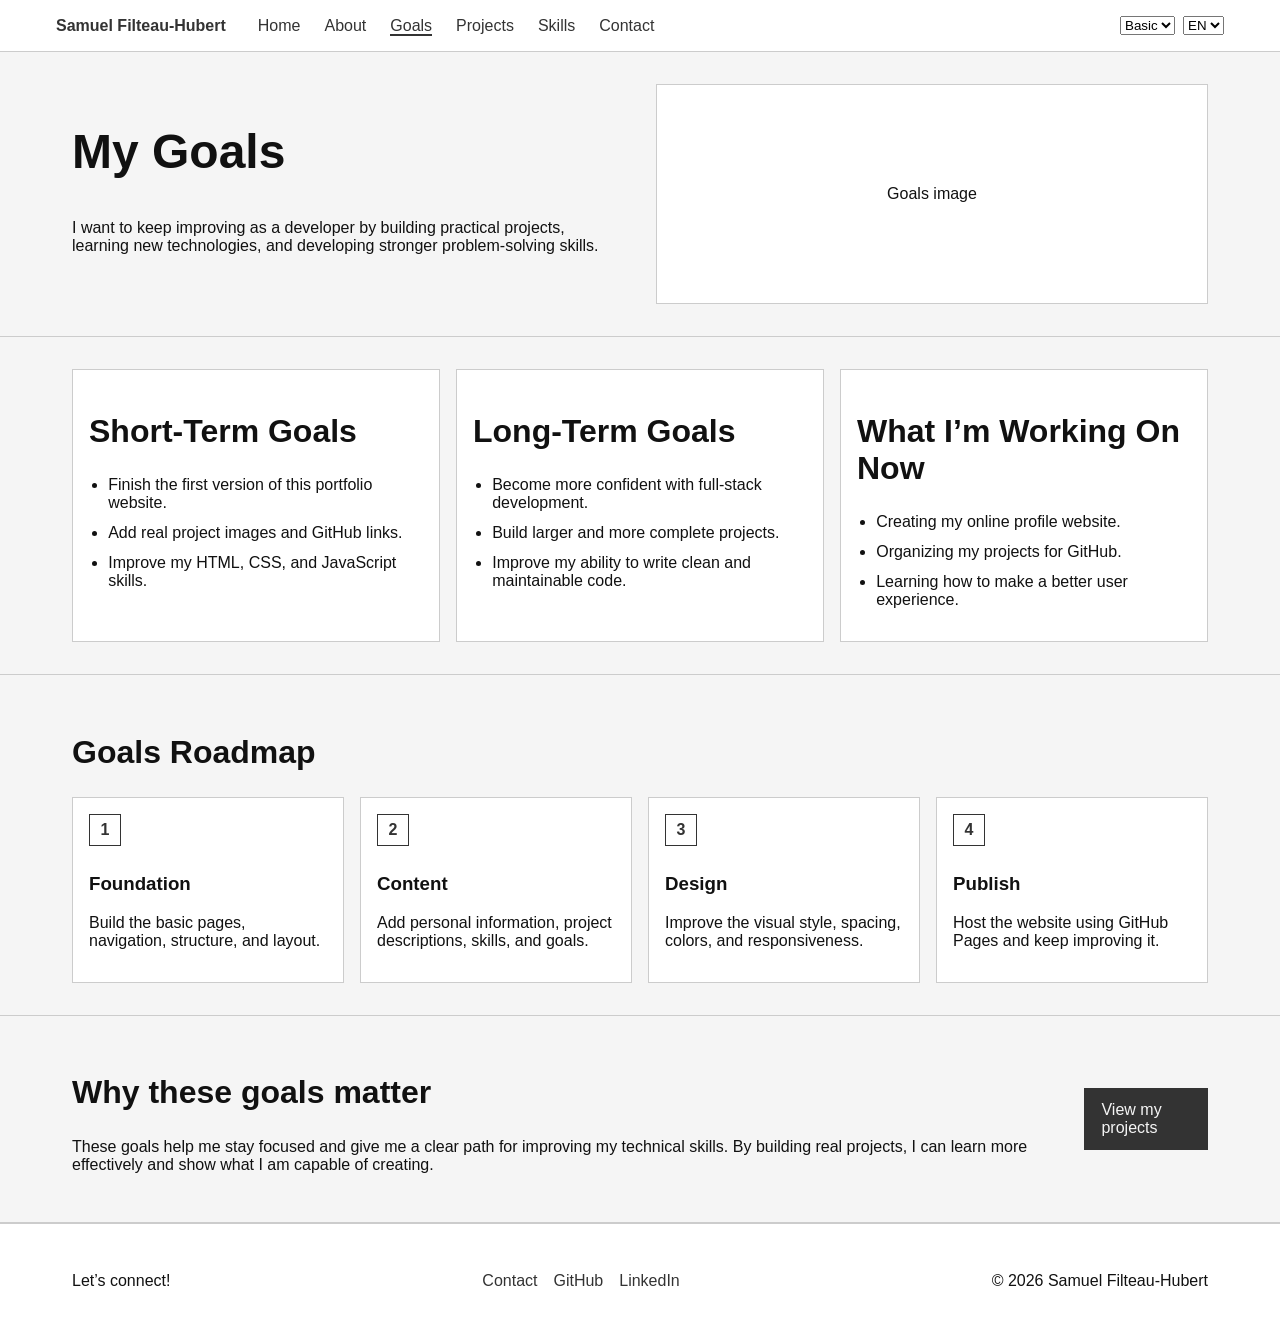
==== goals.html @ 8c8a795b "Basic goals page" ====
<!DOCTYPE html>
<html lang="en">
<head>
  <meta charset="UTF-8" />
  <meta name="viewport" content="width=device-width, initial-scale=1.0" />

  <title>Goals | Samuel Filteau-Hubert</title>

  <link rel="stylesheet" href="css/style.css" />
  <script src="js/script.js" defer></script>
</head>

<body class="theme-basic">
  <header class="site-header">
    <nav class="navbar">
      <a href="index.html" class="logo">Samuel Filteau-Hubert</a>

      <ul class="nav-links">
        <li><a href="index.html">Home</a></li>
        <li><a href="about.html">About</a></li>
        <li><a href="goals.html" class="active">Goals</a></li>
        <li><a href="projects.html">Projects</a></li>
        <li><a href="skills.html">Skills</a></li>
        <li><a href="contact.html">Contact</a></li>
      </ul>

      <div class="settings">
        <select id="theme-select" aria-label="Theme">
          <option value="basic">Basic</option>
          <option value="light">Light</option>
          <option value="dark">Dark</option>
        </select>

        <select id="language-select" aria-label="Language">
          <option value="en">EN</option>
          <option value="fr">FR</option>
        </select>
      </div>
    </nav>
  </header>

  <main>
    <section class="section">
      <div class="container hero-content">
        <div>
          <h1>My Goals</h1>
          <p>
            I want to keep improving as a developer by building practical projects,
            learning new technologies, and developing stronger problem-solving skills.
          </p>
        </div>

        <div class="image-placeholder">
          Goals image
        </div>
      </div>
    </section>

    <section class="section">
      <div class="container goal-grid">
        <article class="card">
          <h2>Short-Term Goals</h2>
          <ul>
            <li>Finish the first version of this portfolio website.</li>
            <li>Add real project images and GitHub links.</li>
            <li>Improve my HTML, CSS, and JavaScript skills.</li>
          </ul>
        </article>

        <article class="card">
          <h2>Long-Term Goals</h2>
          <ul>
            <li>Become more confident with full-stack development.</li>
            <li>Build larger and more complete projects.</li>
            <li>Improve my ability to write clean and maintainable code.</li>
          </ul>
        </article>

        <article class="card">
          <h2>What I’m Working On Now</h2>
          <ul>
            <li>Creating my online profile website.</li>
            <li>Organizing my projects for GitHub.</li>
            <li>Learning how to make a better user experience.</li>
          </ul>
        </article>
      </div>
    </section>

    <section class="section">
      <div class="container">
        <h2>Goals Roadmap</h2>

        <div class="roadmap">
          <article class="roadmap-step">
            <span class="step-number">1</span>
            <h3>Foundation</h3>
            <p>Build the basic pages, navigation, structure, and layout.</p>
          </article>

          <article class="roadmap-step">
            <span class="step-number">2</span>
            <h3>Content</h3>
            <p>Add personal information, project descriptions, skills, and goals.</p>
          </article>

          <article class="roadmap-step">
            <span class="step-number">3</span>
            <h3>Design</h3>
            <p>Improve the visual style, spacing, colors, and responsiveness.</p>
          </article>

          <article class="roadmap-step">
            <span class="step-number">4</span>
            <h3>Publish</h3>
            <p>Host the website using GitHub Pages and keep improving it.</p>
          </article>
        </div>
      </div>
    </section>

    <section class="section">
      <div class="container split-section">
        <div>
          <h2>Why these goals matter</h2>
          <p>
            These goals help me stay focused and give me a clear path for improving
            my technical skills. By building real projects, I can learn more
            effectively and show what I am capable of creating.
          </p>
        </div>

        <a href="projects.html" class="button">View my projects</a>
      </div>
    </section>
  </main>

  <footer class="site-footer">
    <div class="container footer-content">
      <p>Let’s connect!</p>
      <div class="footer-links">
        <a href="contact.html">Contact</a>
        <a href="#">GitHub</a>
        <a href="#">LinkedIn</a>
      </div>
      <p>© 2026 Samuel Filteau-Hubert</p>
    </div>
  </footer>
</body>
</html>
---- css/style.css ----
:root {
  --bg-color: #f5f5f5;
  --text-color: #111111;
  --card-color: #ffffff;
  --border-color: #cccccc;
  --accent-color: #333333;
}

body.theme-basic {
  --bg-color: #f5f5f5;
  --text-color: #111111;
  --card-color: #ffffff;
  --border-color: #cccccc;
  --accent-color: #333333;
}

body.theme-light {
  --bg-color: #ffffff;
  --text-color: #111111;
  --card-color: #f8f8f8;
  --border-color: #dddddd;
  --accent-color: #0066cc;
}

body.theme-dark {
  --bg-color: #111111;
  --text-color: #f5f5f5;
  --card-color: #1c1c1c;
  --border-color: #444444;
  --accent-color: #66aaff;
}

* {
  box-sizing: border-box;
}

body {
  margin: 0;
  font-family: Arial, sans-serif;
  background-color: var(--bg-color);
  color: var(--text-color);
}

a {
  color: var(--accent-color);
  text-decoration: none;
}

.site-header {
  border-bottom: 1px solid var(--border-color);
  background-color: var(--card-color);
}

.navbar {
  max-width: 1200px;
  margin: 0 auto;
  padding: 1rem;
  display: flex;
  align-items: center;
  gap: 2rem;
}

.logo {
  font-weight: bold;
}

.nav-links {
  list-style: none;
  display: flex;
  gap: 1.5rem;
  padding: 0;
  margin: 0;
  flex: 1;
}

.nav-links a.active {
  border-bottom: 2px solid var(--accent-color);
}

.settings {
  display: flex;
  gap: 0.5rem;
}

.container {
  max-width: 1200px;
  margin: 0 auto;
  padding: 2rem;
}

.section {
  border-bottom: 1px solid var(--border-color);
}

.hero-content {
  display: grid;
  grid-template-columns: 1fr 1fr;
  gap: 2rem;
}

h1 {
  font-size: 3rem;
}

h2 {
  font-size: 2rem;
}

.button-group {
  display: flex;
  gap: 1rem;
  margin-top: 1rem;
}

.button {
  display: inline-block;
  padding: 0.75rem 1rem;
  border: 1px solid var(--accent-color);
  background-color: var(--accent-color);
  color: var(--bg-color);
}

.button.secondary {
  background-color: transparent;
  color: var(--accent-color);
}

.image-placeholder,
.project-image {
  border: 1px solid var(--border-color);
  min-height: 220px;
  display: flex;
  align-items: center;
  justify-content: center;
  background-color: var(--card-color);
}

.card-grid,
.project-preview-grid {
  display: grid;
  grid-template-columns: repeat(3, 1fr);
  gap: 1rem;
  margin-top: 1rem;
}

.card,
.project-card {
  border: 1px solid var(--border-color);
  background-color: var(--card-color);
  padding: 1rem;
}

.project-card {
  display: grid;
  grid-template-columns: 160px 1fr;
  gap: 1rem;
}

.site-footer {
  background-color: var(--card-color);
  border-top: 1px solid var(--border-color);
}

.footer-content {
  display: flex;
  justify-content: space-between;
  align-items: center;
}

.footer-links {
  display: flex;
  gap: 1rem;
}

@media (max-width: 800px) {
  .navbar,
  .nav-links,
  .footer-content {
    flex-direction: column;
    align-items: flex-start;
  }

  .hero-content,
  .card-grid,
  .project-preview-grid,
  .project-card {
    grid-template-columns: 1fr;
  }
}

.about-intro {
  display: grid;
  grid-template-columns: 1.2fr 1.4fr 0.8fr;
  gap: 2rem;
  align-items: center;
}

.quick-list {
  padding-left: 1.2rem;
}

.snapshot-grid {
  display: grid;
  grid-template-columns: 1fr 1fr;
  gap: 0.75rem;
}

.small-placeholder {
  border: 1px solid var(--border-color);
  background-color: var(--card-color);
  min-height: 110px;
  display: flex;
  align-items: center;
  justify-content: center;
}

.timeline {
  display: grid;
  gap: 1rem;
  margin-top: 1rem;
}

.timeline-item {
  display: grid;
  grid-template-columns: 160px 1fr;
  gap: 1rem;
  padding: 1rem;
  border: 1px solid var(--border-color);
  background-color: var(--card-color);
}

.timeline-item span {
  font-weight: bold;
  color: var(--accent-color);
}

@media (max-width: 800px) {
  .about-intro,
  .timeline-item {
    grid-template-columns: 1fr;
  }
}

.featured-project,
.project-layout {
  display: grid;
  grid-template-columns: 1fr 1.4fr;
  gap: 2rem;
  align-items: center;
}

.project-layout.reverse {
  grid-template-columns: 1.4fr 1fr;
}

.project-layout.reverse .project-image {
  order: 2;
}

.project-section:nth-of-type(even) {
  background-color: var(--card-color);
}

.tag-list {
  display: flex;
  flex-wrap: wrap;
  gap: 0.5rem;
  margin: 1rem 0;
}

.tag-list span {
  display: inline-block;
  padding: 0.4rem 0.7rem;
  border: 1px solid var(--border-color);
  background-color: var(--card-color);
  font-size: 0.9rem;
}

@media (max-width: 800px) {
  .featured-project,
  .project-layout,
  .project-layout.reverse {
    grid-template-columns: 1fr;
  }

  .project-layout.reverse .project-image {
    order: 0;
  }
}

.goal-grid {
  display: grid;
  grid-template-columns: repeat(3, 1fr);
  gap: 1rem;
  align-items: stretch;
}

.goal-grid ul {
  padding-left: 1.2rem;
}

.goal-grid li {
  margin-bottom: 0.75rem;
}

.roadmap {
  display: grid;
  grid-template-columns: repeat(4, 1fr);
  gap: 1rem;
  margin-top: 1rem;
}

.roadmap-step {
  border: 1px solid var(--border-color);
  background-color: var(--card-color);
  padding: 1rem;
}

.step-number {
  display: inline-flex;
  width: 2rem;
  height: 2rem;
  border: 1px solid var(--accent-color);
  align-items: center;
  justify-content: center;
  margin-bottom: 0.5rem;
  color: var(--accent-color);
  font-weight: bold;
}

.split-section {
  display: flex;
  justify-content: space-between;
  gap: 2rem;
  align-items: center;
}

@media (max-width: 800px) {
  .goal-grid,
  .roadmap {
    grid-template-columns: 1fr;
  }

  .split-section {
    flex-direction: column;
    align-items: flex-start;
  }
}
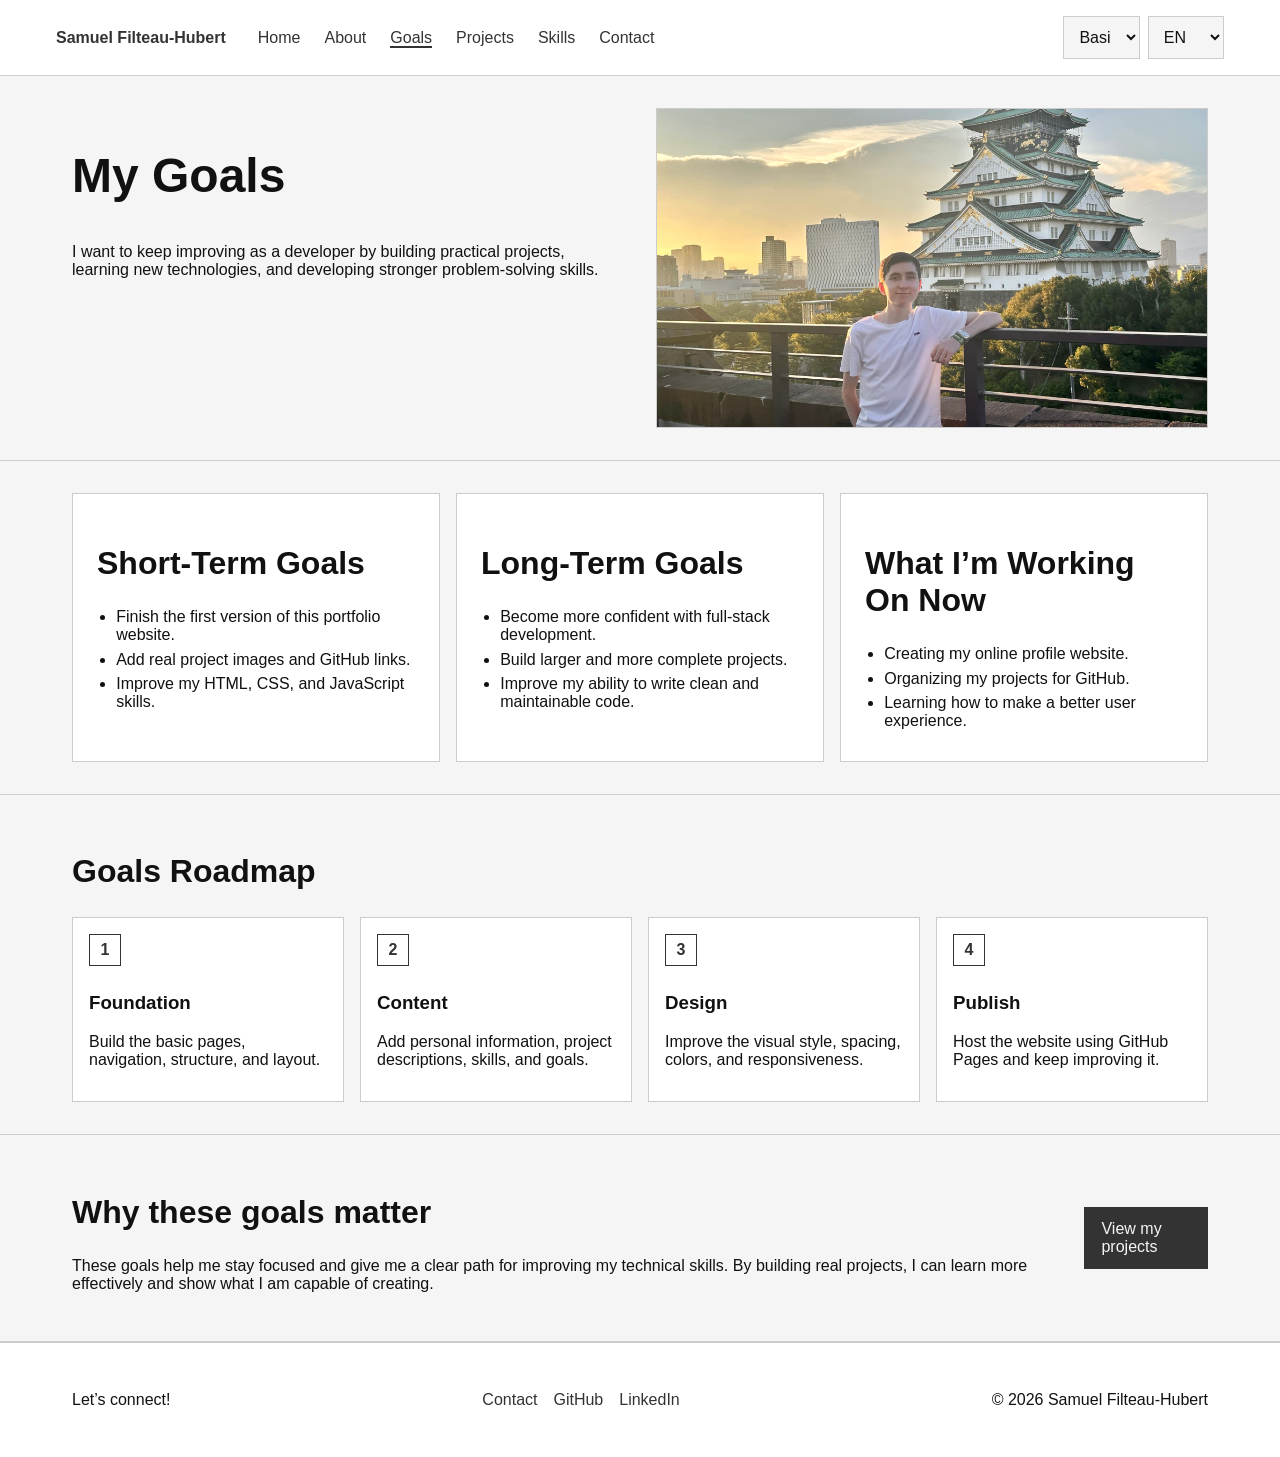
==== commit 0084dfc0: "Added profile photos" ====
--- a/goals.html
+++ b/goals.html
@@ -13,22 +13,26 @@
 <body class="theme-basic">
   <header class="site-header">
     <nav class="navbar">
-      <a href="index.html" class="logo">Samuel Filteau-Hubert</a>
+      <a href="index.html" class="logo" data-i18n="site.name">
+        Samuel Filteau-Hubert
+      </a>
 
       <ul class="nav-links">
-        <li><a href="index.html">Home</a></li>
-        <li><a href="about.html">About</a></li>
-        <li><a href="goals.html" class="active">Goals</a></li>
-        <li><a href="projects.html">Projects</a></li>
-        <li><a href="skills.html">Skills</a></li>
-        <li><a href="contact.html">Contact</a></li>
+        <li><a href="index.html" data-i18n="nav.home">Home</a></li>
+        <li><a href="about.html" data-i18n="nav.about">About</a></li>
+        <li><a href="goals.html" class="active" data-i18n="nav.goals">Goals</a></li>
+        <li><a href="projects.html" data-i18n="nav.projects">Projects</a></li>
+        <li><a href="skills.html" data-i18n="nav.skills">Skills</a></li>
+        <li><a href="contact.html" data-i18n="nav.contact">Contact</a></li>
       </ul>
 
       <div class="settings">
         <select id="theme-select" aria-label="Theme">
-          <option value="basic">Basic</option>
-          <option value="light">Light</option>
-          <option value="dark">Dark</option>
+          <option value="basic" data-i18n="theme.basic">Basic</option>
+          <option value="light" data-i18n="theme.light">Light</option>
+          <option value="dark" data-i18n="theme.dark">Dark</option>
+          <option value="blue" data-i18n="theme.blue">Blue</option>
+          <option value="beige" data-i18n="theme.beige">Beige</option>
         </select>
 
         <select id="language-select" aria-label="Language">
@@ -43,45 +47,51 @@
     <section class="section">
       <div class="container hero-content">
         <div>
-          <h1>My Goals</h1>
-          <p>
+          <h1 data-i18n="goals.title">My Goals</h1>
+
+          <p data-i18n="goals.intro">
             I want to keep improving as a developer by building practical projects,
             learning new technologies, and developing stronger problem-solving skills.
           </p>
         </div>
 
-        <div class="image-placeholder">
-          Goals image
-        </div>
+        <img
+          src="assets/images/goals-image.png"
+          alt="Goals image"
+          class="page-image"
+        />
       </div>
     </section>
 
     <section class="section">
       <div class="container goal-grid">
         <article class="card">
-          <h2>Short-Term Goals</h2>
+          <h2 data-i18n="goals.shortTitle">Short-Term Goals</h2>
+
           <ul>
-            <li>Finish the first version of this portfolio website.</li>
-            <li>Add real project images and GitHub links.</li>
-            <li>Improve my HTML, CSS, and JavaScript skills.</li>
+            <li data-i18n="goals.shortOne">Finish the first version of this portfolio website.</li>
+            <li data-i18n="goals.shortTwo">Add real project images and GitHub links.</li>
+            <li data-i18n="goals.shortThree">Improve my HTML, CSS, and JavaScript skills.</li>
           </ul>
         </article>
 
         <article class="card">
-          <h2>Long-Term Goals</h2>
+          <h2 data-i18n="goals.longTitle">Long-Term Goals</h2>
+
           <ul>
-            <li>Become more confident with full-stack development.</li>
-            <li>Build larger and more complete projects.</li>
-            <li>Improve my ability to write clean and maintainable code.</li>
+            <li data-i18n="goals.longOne">Become more confident with full-stack development.</li>
+            <li data-i18n="goals.longTwo">Build larger and more complete projects.</li>
+            <li data-i18n="goals.longThree">Improve my ability to write clean and maintainable code.</li>
           </ul>
         </article>
 
         <article class="card">
-          <h2>What I’m Working On Now</h2>
+          <h2 data-i18n="goals.currentTitle">What I’m Working On Now</h2>
+
           <ul>
-            <li>Creating my online profile website.</li>
-            <li>Organizing my projects for GitHub.</li>
-            <li>Learning how to make a better user experience.</li>
+            <li data-i18n="goals.currentOne">Creating my online profile website.</li>
+            <li data-i18n="goals.currentTwo">Organizing my projects for GitHub.</li>
+            <li data-i18n="goals.currentThree">Learning how to make a better user experience.</li>
           </ul>
         </article>
       </div>
@@ -89,31 +99,39 @@
 
     <section class="section">
       <div class="container">
-        <h2>Goals Roadmap</h2>
+        <h2 data-i18n="goals.roadmapTitle">Goals Roadmap</h2>
 
         <div class="roadmap">
           <article class="roadmap-step">
             <span class="step-number">1</span>
-            <h3>Foundation</h3>
-            <p>Build the basic pages, navigation, structure, and layout.</p>
+            <h3 data-i18n="goals.stepOneTitle">Foundation</h3>
+            <p data-i18n="goals.stepOneText">
+              Build the basic pages, navigation, structure, and layout.
+            </p>
           </article>
 
           <article class="roadmap-step">
             <span class="step-number">2</span>
-            <h3>Content</h3>
-            <p>Add personal information, project descriptions, skills, and goals.</p>
+            <h3 data-i18n="goals.stepTwoTitle">Content</h3>
+            <p data-i18n="goals.stepTwoText">
+              Add personal information, project descriptions, skills, and goals.
+            </p>
           </article>
 
           <article class="roadmap-step">
             <span class="step-number">3</span>
-            <h3>Design</h3>
-            <p>Improve the visual style, spacing, colors, and responsiveness.</p>
+            <h3 data-i18n="goals.stepThreeTitle">Design</h3>
+            <p data-i18n="goals.stepThreeText">
+              Improve the visual style, spacing, colors, and responsiveness.
+            </p>
           </article>
 
           <article class="roadmap-step">
             <span class="step-number">4</span>
-            <h3>Publish</h3>
-            <p>Host the website using GitHub Pages and keep improving it.</p>
+            <h3 data-i18n="goals.stepFourTitle">Publish</h3>
+            <p data-i18n="goals.stepFourText">
+              Host the website using GitHub Pages and keep improving it.
+            </p>
           </article>
         </div>
       </div>
@@ -122,28 +140,35 @@
     <section class="section">
       <div class="container split-section">
         <div>
-          <h2>Why these goals matter</h2>
-          <p>
+          <h2 data-i18n="goals.whyTitle">Why these goals matter</h2>
+
+          <p data-i18n="goals.whyText">
             These goals help me stay focused and give me a clear path for improving
             my technical skills. By building real projects, I can learn more
             effectively and show what I am capable of creating.
           </p>
         </div>
 
-        <a href="projects.html" class="button">View my projects</a>
+        <a href="projects.html" class="button" data-i18n="goals.viewProjects">
+          View my projects
+        </a>
       </div>
     </section>
   </main>
 
   <footer class="site-footer">
     <div class="container footer-content">
-      <p>Let’s connect!</p>
+      <p data-i18n="footer.connect">Let’s connect!</p>
+
       <div class="footer-links">
-        <a href="contact.html">Contact</a>
-        <a href="#">GitHub</a>
-        <a href="#">LinkedIn</a>
+        <a href="contact.html" data-i18n="nav.contact">Contact</a>
+        <a href="https://github.com/SamuelFilteauHubert" target="_blank" rel="noopener noreferrer">GitHub</a>
+        <a href="https://www.linkedin.com/in/s-filteauhubert/" target="_blank" rel="noopener noreferrer">LinkedIn</a>
       </div>
-      <p>© 2026 Samuel Filteau-Hubert</p>
+
+      <p data-i18n="footer.copyright">
+        © 2026 Samuel Filteau-Hubert
+      </p>
     </div>
   </footer>
 </body>
--- a/css/style.css
+++ b/css/style.css
@@ -30,6 +30,44 @@
   --accent-color: #66aaff;
 }
 
+body.theme-blue {
+  --bg-color: #0b1220;
+  --text-color: #e6eef8;
+  --card-color: #111c2e;
+  --border-color: #2d4263;
+  --accent-color: #7ab8ff;
+}
+
+body.theme-beige {
+  --bg-color: #f4ead8;
+  --text-color: #2f2418;
+  --card-color: #fff7e8;
+  --border-color: #c8ad88;
+  --accent-color: #7a4f2a;
+}
+
+body.theme-blue .button {
+  background-color: #3b82f6;
+  border-color: #7ab8ff;
+  color: #ffffff;
+}
+
+body.theme-blue .button.secondary {
+  background-color: transparent;
+  color: #7ab8ff;
+}
+
+body.theme-beige .button {
+  background-color: #7a4f2a;
+  border-color: #7a4f2a;
+  color: #fff7e8;
+}
+
+body.theme-beige .button.secondary {
+  background-color: transparent;
+  color: #7a4f2a;
+}
+
 * {
   box-sizing: border-box;
 }
@@ -345,4 +383,315 @@
     flex-direction: column;
     align-items: flex-start;
   }
+}
+
+.skills-grid {
+  display: grid;
+  grid-template-columns: repeat(4, 1fr);
+  gap: 1rem;
+  margin-top: 1rem;
+}
+
+.skill-list {
+  padding-left: 1.2rem;
+}
+
+.skill-list li {
+  margin-bottom: 0.5rem;
+}
+
+.experience-layout {
+  display: grid;
+  grid-template-columns: 1.5fr 0.8fr;
+  gap: 2rem;
+}
+
+.side-panel {
+  border: 1px solid var(--border-color);
+  background-color: var(--card-color);
+  padding: 1rem;
+}
+
+.mini-card {
+  border-top: 1px solid var(--border-color);
+  padding: 1rem 0;
+}
+
+.mini-card:first-of-type {
+  border-top: none;
+}
+
+@media (max-width: 1000px) {
+  .skills-grid {
+    grid-template-columns: repeat(2, 1fr);
+  }
+
+  .experience-layout {
+    grid-template-columns: 1fr;
+  }
+}
+
+@media (max-width: 800px) {
+  .skills-grid {
+    grid-template-columns: 1fr;
+  }
+}
+
+.contact-layout {
+  display: grid;
+  grid-template-columns: 1.3fr 0.9fr;
+  gap: 2rem;
+}
+
+.contact-form,
+.contact-info {
+  border: 1px solid var(--border-color);
+  background-color: var(--card-color);
+  padding: 1.5rem;
+}
+
+.contact-form {
+  display: grid;
+  gap: 0.75rem;
+}
+
+.contact-form label {
+  font-weight: bold;
+}
+
+.contact-form input,
+.contact-form textarea,
+.contact-form button,
+.settings select {
+  font: inherit;
+}
+
+.contact-form input,
+.contact-form textarea,
+.settings select {
+  width: 100%;
+  padding: 0.7rem;
+  border: 1px solid var(--border-color);
+  background-color: var(--bg-color);
+  color: var(--text-color);
+}
+
+.contact-card {
+  border-top: 1px solid var(--border-color);
+  padding: 1rem 0;
+}
+
+.contact-card:first-of-type {
+  border-top: none;
+}
+
+@media (max-width: 800px) {
+  .contact-layout {
+    grid-template-columns: 1fr;
+  }
+}
+
+.text-button {
+  padding: 0;
+  border: none;
+  background: none;
+  color: var(--accent-color);
+  font: inherit;
+  cursor: pointer;
+  text-align: left;
+}
+
+.text-button:hover {
+  text-decoration: underline;
+}
+
+.modal-overlay {
+  position: fixed;
+  inset: 0;
+  display: none;
+  align-items: center;
+  justify-content: center;
+  padding: 1rem;
+  background-color: rgba(0, 0, 0, 0.6);
+  z-index: 1000;
+}
+
+.modal-overlay.open {
+  display: flex;
+}
+
+.modal-box {
+  position: relative;
+  width: min(500px, 100%);
+  padding: 2rem;
+  border: 1px solid var(--border-color);
+  background-color: var(--card-color);
+  color: var(--text-color);
+}
+
+.modal-close {
+  position: absolute;
+  top: 0.75rem;
+  right: 0.75rem;
+  border: 1px solid var(--border-color);
+  background-color: var(--bg-color);
+  color: var(--text-color);
+  font-size: 1.5rem;
+  line-height: 1;
+  cursor: pointer;
+}
+
+.cv-options {
+  display: grid;
+  gap: 1rem;
+  margin-top: 1.5rem;
+}
+
+.email-options {
+  display: grid;
+  gap: 1rem;
+  margin-top: 1.5rem;
+}
+
+.email-option-button {
+  position: relative;
+  display: flex;
+  align-items: center;
+  justify-content: center;
+  width: 100%;
+  min-height: 48px;
+  padding: 0.75rem 1rem;
+  text-align: center;
+}
+
+.email-option-icon {
+  position: absolute;
+  left: 1rem;
+  width: 22px;
+  height: 22px;
+  object-fit: contain;
+}
+
+.email-option-button span {
+  display: block;
+  width: 100%;
+  text-align: center;
+  line-height: 1.2;
+}
+
+.view-all-projects-button {
+  margin-top: 1.5rem;
+}
+
+.button {
+  transition:
+    background-color 0.2s ease,
+    color 0.2s ease,
+    border-color 0.2s ease,
+    transform 0.2s ease,
+    box-shadow 0.2s ease;
+}
+
+.button:hover {
+  transform: translateY(-2px);
+  box-shadow: 0 6px 14px rgba(0, 0, 0, 0.18);
+}
+
+.button.secondary:hover {
+  background-color: var(--accent-color);
+  border-color: var(--accent-color);
+  color: var(--bg-color);
+}
+
+body.theme-blue .button.secondary:hover {
+  background-color: #7ab8ff;
+  border-color: #7ab8ff;
+  color: #0b1220;
+}
+
+body.theme-beige .button.secondary:hover {
+  background-color: #7a4f2a;
+  border-color: #7a4f2a;
+  color: #fff7e8;
+}
+
+.text-button {
+  transition: color 0.2s ease, transform 0.2s ease;
+}
+
+.text-button:hover {
+  text-decoration: underline;
+  transform: translateX(3px);
+}
+
+.project-card a,
+.contact-card a,
+.footer-links a {
+  transition: color 0.2s ease, opacity 0.2s ease;
+}
+
+.project-card a:hover,
+.contact-card a:hover,
+.footer-links a:hover {
+  opacity: 0.75;
+  text-decoration: underline;
+}
+
+.cards-grid {
+  display: grid;
+  grid-template-columns: repeat(4, 1fr);
+  gap: 1.5rem;
+}
+
+.card {
+  border: 1px solid var(--border-color);
+  background-color: var(--card-color);
+  padding: 1.5rem;
+}
+
+.card ul {
+  padding-left: 1.2rem;
+  margin-bottom: 0;
+}
+
+.card li {
+  margin-bottom: 0.4rem;
+}
+
+@media (max-width: 1000px) {
+  .cards-grid {
+    grid-template-columns: repeat(2, 1fr);
+  }
+}
+
+@media (max-width: 650px) {
+  .cards-grid {
+    grid-template-columns: 1fr;
+  }
+}
+
+.page-image {
+  width: 100%;
+  min-height: 220px;
+  max-height: 320px;
+  object-fit: cover;
+  border: 1px solid var(--border-color);
+  background-color: var(--card-color);
+}
+
+.small-image {
+  width: 100%;
+  height: 110px;
+  object-fit: cover;
+  border: 1px solid var(--border-color);
+  background-color: var(--card-color);
+}
+
+.project-image {
+  width: 160px;
+  height: 220px;
+  object-fit: cover;
+  border: 1px solid var(--border-color);
+  background-color: var(--card-color);
+  flex-shrink: 0;
 }
